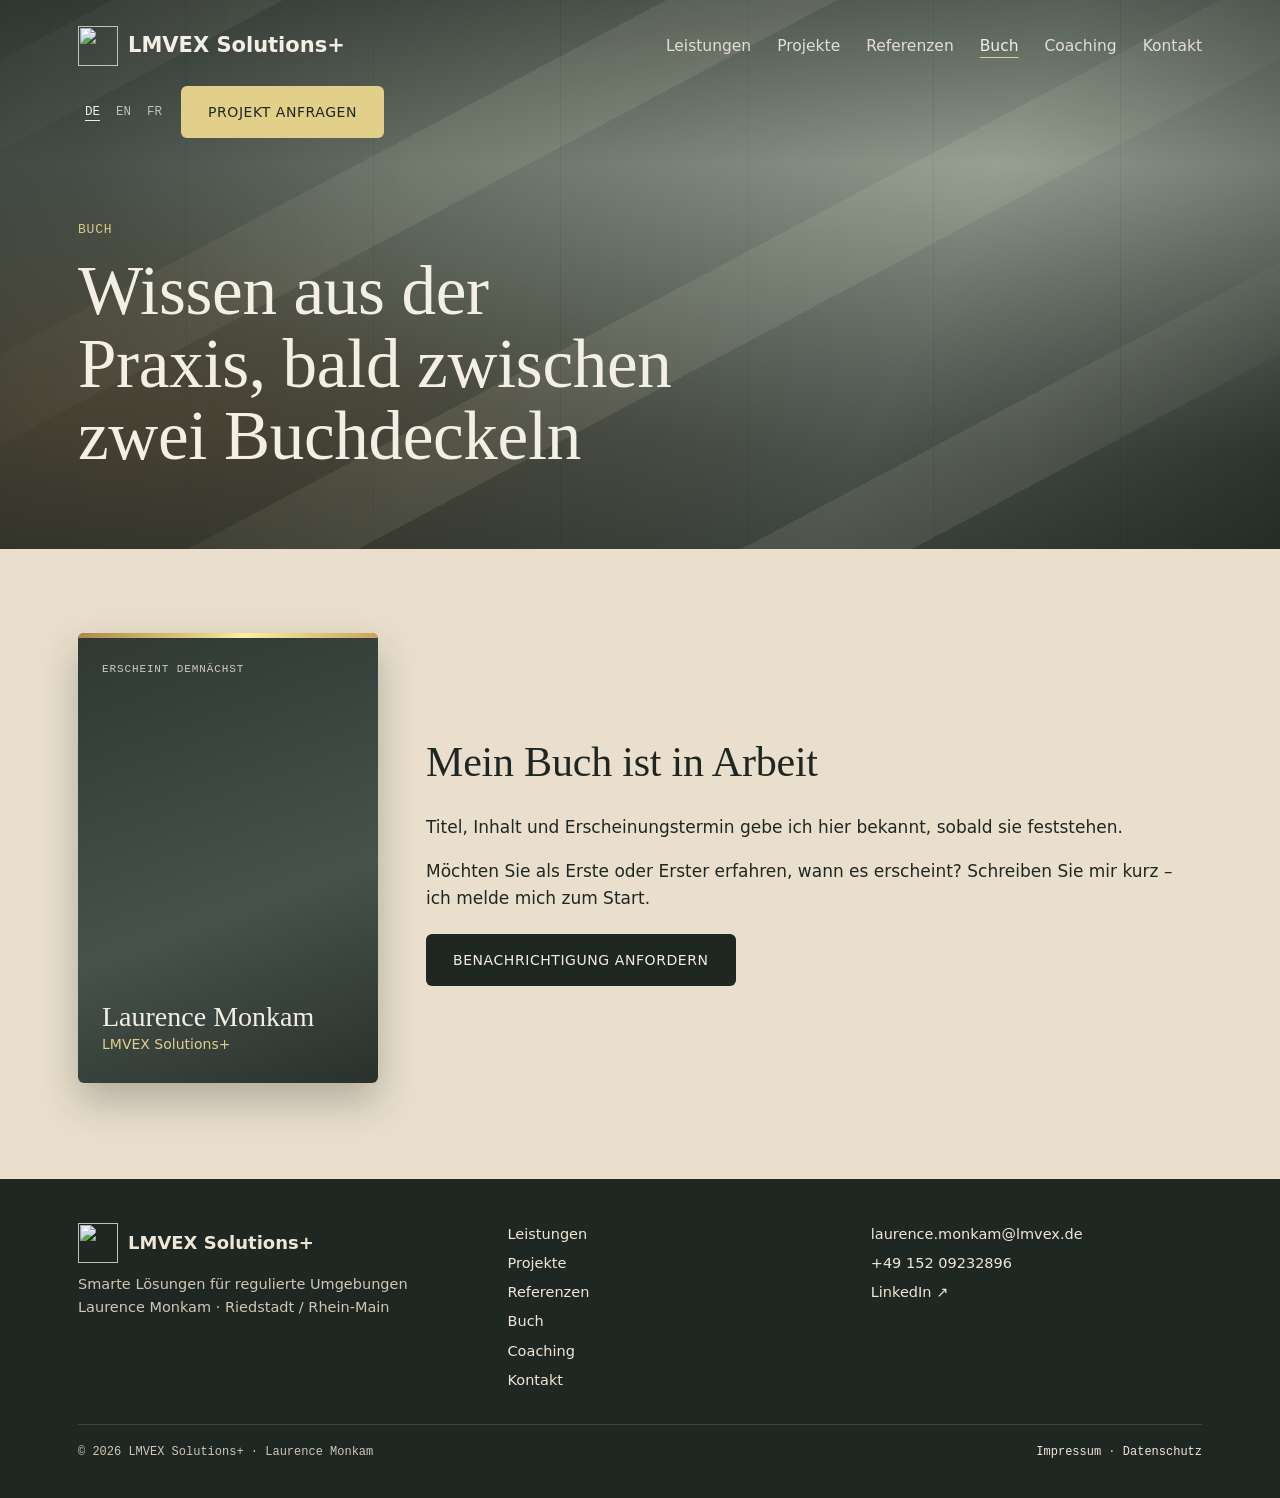
==== buch.html @ fe435ba6 "Add files via upload" ====
<!DOCTYPE html>
<html lang="de">
<head>
<meta charset="utf-8">
<meta name="viewport" content="width=device-width, initial-scale=1">
<title>Buch – LMVEX Solutions+</title>
<meta name="description" content="Das Buch von Laurence Monkam – erscheint demnächst.">
<link rel="icon" href="assets/logo.png">
<link rel="stylesheet" href="fonts/fonts.css">
<link rel="stylesheet" href="style.css">
</head>
<body>
<div class="hero-bg">
<header class="top wrap" id="top">
  <a class="brand" href="index.html"><img src="assets/logo.png" alt="">LMVEX Solutions+</a>
  <button class="menu-btn" type="button" aria-expanded="false" aria-controls="nav">Menü</button>
  <nav class="nav" id="nav" aria-label="Hauptmenü"><a data-i="nav_l" href="leistungen.html">Leistungen</a><a data-i="nav_p" href="projekte.html">Projekte</a><a data-i="nav_r" href="referenzen.html">Referenzen</a><a data-i="nav_b" href="buch.html" aria-current="page">Buch</a><a data-i="nav_c" href="coaching.html">Coaching</a><a data-i="nav_k" href="kontakt.html">Kontakt</a></nav>
  <div class="tools">
    <div class="lang" role="group" aria-label="Sprache / Language / Langue">
      <button type="button" data-lang="de" aria-pressed="true">DE</button><button type="button" data-lang="en" aria-pressed="false">EN</button><button type="button" data-lang="fr" aria-pressed="false">FR</button>
    </div>
    <a data-i="cta_head" class="btn head-cta" href="kontakt.html">Projekt anfragen</a>
  </div>
</header>
<div class="wrap page-hero">
  <p data-i="pb_eb" class="eyebrow">Buch</p>
  <h1 data-i="pb_h1">Wissen aus der Praxis, bald zwischen zwei Buchdeckeln</h1>
  
</div>
</div>
<main>
<section><div class="wrap"><div class="book">
  <div class="book-cover"><span class="soon" data-i="b_soon">Erscheint demnächst</span><div><div class="bt">Laurence Monkam</div><div class="ba">LMVEX Solutions+</div></div></div>
  <div>
    <h2 data-i="b_h" style="font-size:clamp(30px,3.4vw,42px);margin-bottom:16px">Mein Buch ist in Arbeit</h2>
    <p data-i="b_p1">Titel, Inhalt und Erscheinungstermin gebe ich hier bekannt, sobald sie feststehen.</p>
    <p data-i="b_p2">Möchten Sie als Erste oder Erster erfahren, wann es erscheint? Schreiben Sie mir kurz – ich melde mich zum Start.</p>
    <div style="margin-top:22px"><a data-i="b_cta" class="btn dark" href="mailto:laurence.monkam@lmvex.de?subject=Buch%20%E2%80%93%20Benachrichtigung">Benachrichtigung anfordern</a></div>
  </div>
</div></div></section>
</main>
<footer class="foot">
  <div class="wrap">
    <div><div class="brand"><img src="assets/logo.png" alt="" width="34" height="34">LMVEX Solutions+</div>
      <div data-i="tagline_f">Smarte Lösungen für regulierte Umgebungen</div>
      <div data-i="foot_loc">Laurence Monkam · Riedstadt / Rhein-Main</div></div>
    <ul><li><a data-i="nav_l_f" href="leistungen.html">Leistungen</a></li><li><a data-i="nav_p_f" href="projekte.html">Projekte</a></li><li><a data-i="nav_r_f" href="referenzen.html">Referenzen</a></li><li><a data-i="nav_b_f" href="buch.html">Buch</a></li><li><a data-i="nav_c_f" href="coaching.html">Coaching</a></li><li><a data-i="nav_k_f" href="kontakt.html">Kontakt</a></li></ul>
    <ul><li><a href="mailto:laurence.monkam@lmvex.de">laurence.monkam@lmvex.de</a></li><li><a href="tel:+4915209232896">+49 152 09232896</a></li><li><a href="https://www.linkedin.com/in/laurence-monkam-468684139/" target="_blank" rel="noopener">LinkedIn ↗</a></li></ul>
    <div class="small"><span>© 2026 LMVEX Solutions+ · Laurence Monkam</span><span><a data-i="imp" href="impressum.html">Impressum</a> · <a data-i="dsg" href="datenschutz.html">Datenschutz</a></span></div>
  </div>
</footer>
<script src="i18n.js"></script>
<script src="site.js"></script>
</body>
</html>
---- style.css ----
/* LMVEX Solutions+ — shared styles.
   Look: muted sage "window light" hero bands, warm cream content sections, gold brand accents. */
:root{
  --ink:#1f2723;
  --ink-soft:#4a534d;
  --cream:#e9dfcc;
  --cream-2:#f3ede1;
  --card:#fbf8f2;
  --rule:#d4c8b0;
  --sage:#46524b;
  --on-dark:#f4efe4;
  --gold:#8a6a2a;
  --gold-btn:#e2cf8a;
  --gold-btn-hover:#ecdca3;
  --grad:linear-gradient(120deg,#ad8848 0%,#e7d48c 45%,#f8f0a4 55%,#c9a45c 100%);
  --display:"Young Serif",Georgia,"Times New Roman",serif;
  --brand:"Comfortaa",system-ui,sans-serif;
  --body:"IBM Plex Sans",system-ui,-apple-system,"Segoe UI",sans-serif;
  --mono:"IBM Plex Mono",ui-monospace,Menlo,Consolas,monospace;
  color-scheme:light;
}
*{box-sizing:border-box}
html,body{margin:0}
body{background:var(--cream);color:var(--ink);font-family:var(--body);font-size:17px;line-height:1.6}
img{max-width:100%;display:block}
a{color:var(--gold)}
a:focus-visible,button:focus-visible{outline:2px solid var(--gold);outline-offset:3px}
h1,h2,h3{font-family:var(--display);font-weight:400;text-wrap:balance;margin:0;letter-spacing:-.005em}
.wrap{max-width:1180px;margin:0 auto;padding:0 28px}

/* ---------- hero with window-light background ---------- */
.hero-bg{position:relative;color:var(--on-dark);overflow:hidden;
  background:
    linear-gradient(180deg,rgba(20,24,21,.35) 0%,rgba(20,24,21,0) 30%,rgba(20,24,21,.55) 100%),
    radial-gradient(120% 90% at 78% 30%,rgba(166,176,160,.55) 0%,rgba(166,176,160,0) 60%),
    radial-gradient(90% 80% at 10% 80%,rgba(120,92,58,.55) 0%,rgba(120,92,58,0) 60%),
    linear-gradient(115deg,#3e4741 0%,#5c665c 45%,#6f7a71 70%,#3a433d 100%);}
.hero-bg::before{content:"";position:absolute;inset:-20% -10%;pointer-events:none;
  background:repeating-linear-gradient(-28deg,rgba(255,244,214,0) 0 70px,rgba(255,244,214,.09) 70px 150px,rgba(255,244,214,0) 150px 260px);
  -webkit-mask-image:linear-gradient(90deg,transparent 0%,#000 35%,#000 75%,transparent 100%);
          mask-image:linear-gradient(90deg,transparent 0%,#000 35%,#000 75%,transparent 100%);}
.hero-bg::after{content:"";position:absolute;inset:0;pointer-events:none;
  background:repeating-linear-gradient(90deg,rgba(0,0,0,0) 0 calc(14.6% - 1px),rgba(0,0,0,.12) calc(14.6% - 1px) 14.6%);
  opacity:.5}
.hero-bg > *{position:relative;z-index:1}

/* ---------- header ---------- */
.top{display:flex;align-items:center;justify-content:space-between;gap:20px;padding-block:26px;flex-wrap:wrap}
.brand{display:flex;align-items:center;gap:10px;text-decoration:none;color:var(--on-dark);font-family:var(--brand);font-weight:600;font-size:21px}
.brand img{width:40px;height:40px}
.nav{display:flex;align-items:center;gap:26px;flex-wrap:wrap;font-size:15.5px}
.nav a{color:var(--on-dark);text-decoration:none;opacity:.88}
.nav a:hover,.nav a[aria-current="page"]{opacity:1;text-decoration:underline;text-underline-offset:6px;text-decoration-color:var(--gold-btn)}
.nav .li-icon svg{width:18px;height:18px;fill:currentColor;display:block}
.tools{display:flex;align-items:center;gap:12px}
.lang{display:flex;gap:2px;font-family:var(--mono);font-size:12.5px}
.lang button{background:none;border:0;color:var(--on-dark);opacity:.7;padding:6px 7px;cursor:pointer;font:inherit}
.lang button[aria-pressed="true"]{opacity:1;text-decoration:underline;text-underline-offset:5px}
.btn{display:inline-flex;align-items:center;justify-content:center;gap:8px;padding:14px 26px;border-radius:6px;background:var(--gold-btn);color:#1f2723;text-decoration:none;font-weight:500;letter-spacing:.04em;text-transform:uppercase;font-size:14px;border:1px solid transparent}
.btn:hover{background:var(--gold-btn-hover)}
.btn.ghost{background:transparent;color:var(--on-dark);border-color:rgba(244,239,228,.55)}
.btn.ghost:hover{border-color:var(--on-dark)}
.btn.dark{background:var(--ink);color:var(--cream-2)}
.btn.dark:hover{background:#2f3a34}
.menu-btn{display:none;background:none;border:1px solid rgba(244,239,228,.5);color:var(--on-dark);border-radius:6px;padding:8px 12px;font:inherit;font-size:14px;cursor:pointer}

/* ---------- home hero ---------- */
.home-hero{display:grid;grid-template-columns:1.25fr 1fr;gap:56px;align-items:center;padding-block:90px 110px}
.home-hero h1{font-size:clamp(46px,6.2vw,84px);line-height:1.02}
.home-hero .tag{font-family:var(--brand);font-size:17px;color:var(--gold-btn);margin:22px 0 0}
.home-hero .side p{margin:0 0 30px;font-size:17.5px;max-width:52ch;opacity:.95}
.home-hero .side .cta{display:flex;gap:12px;flex-wrap:wrap}
.home-hero .role{font-family:var(--mono);font-size:13px;letter-spacing:.04em;opacity:.85;margin:0 0 18px}
.portrait{display:flex;align-items:center;gap:18px;margin-top:34px}
.portrait img{width:76px;height:76px;border-radius:50%;object-fit:cover;border:2px solid rgba(244,239,228,.7)}
.portrait span{font-size:14.5px;opacity:.9}
.portrait b{display:block;font-weight:600;font-size:15.5px}

/* ---------- inner page hero ---------- */
.page-hero{padding-block:56px 76px}
.page-hero .eyebrow{font-family:var(--mono);font-size:13px;letter-spacing:.06em;text-transform:uppercase;color:var(--gold-btn);margin:0 0 14px}
.page-hero h1{font-size:clamp(40px,5.4vw,70px);line-height:1.05;max-width:18ch}
.page-hero p{max-width:60ch;margin:20px 0 0;font-size:18px;opacity:.95}

/* ---------- content ---------- */
main section{padding:84px 0 0}
main section:last-child{padding-bottom:96px}
.sec-h{display:grid;grid-template-columns:1fr 1.2fr;gap:40px;align-items:end;margin-bottom:36px}
.sec-h h2{font-size:clamp(32px,3.6vw,46px);line-height:1.08}
.sec-h p{margin:0;color:var(--ink-soft);max-width:60ch}
.alt{background:var(--cream-2)}
.alt section:last-child{padding-bottom:84px}

.cards{display:grid;grid-template-columns:repeat(3,1fr);gap:18px}
.card{background:var(--card);border:1px solid var(--rule);border-radius:10px;padding:26px 24px;display:flex;flex-direction:column;gap:10px}
.card .k{font-family:var(--mono);font-size:12px;color:var(--gold)}
.card h3{font-size:24px;line-height:1.15}
.card p{margin:0;color:var(--ink-soft);font-size:15.5px}
.card ul{margin:0;padding:0;list-style:none;display:grid;gap:10px}
.card li{font-size:15px;color:var(--ink-soft);padding-left:16px;position:relative}
.card li::before{content:"";position:absolute;left:0;top:.65em;width:7px;height:1.5px;background:var(--gold)}
.card li strong{display:block;color:var(--ink);font-weight:600}
a.card{text-decoration:none;color:inherit;transition:transform .15s,border-color .15s}
a.card:hover{border-color:var(--gold);transform:translateY(-2px)}
a.card .more{margin-top:auto;font-size:14px;color:var(--gold);font-weight:600}

.figs{display:grid;grid-template-columns:repeat(3,1fr);gap:18px}
.fig{border-top:2px solid var(--ink);padding-top:14px}
.fig b{display:block;font-family:var(--display);font-size:46px;line-height:1;font-weight:400}
.fig span{color:var(--ink-soft);font-size:15px}

.chips{display:flex;flex-wrap:wrap;gap:8px;list-style:none;margin:0;padding:0}
.chips li,.chip{border:1px solid var(--rule);background:var(--card);padding:5px 13px;font-size:14.5px;border-radius:999px}
.skills{display:grid;grid-template-columns:repeat(3,1fr);gap:28px;margin-top:30px}
.skills h3{font-family:var(--mono);font-size:12px;letter-spacing:.08em;text-transform:uppercase;color:var(--ink-soft);margin-bottom:12px}

/* V-model */
.vmodel{background:var(--card);border:1px solid var(--rule);border-radius:10px;padding:26px 24px;overflow-x:auto}
.vmodel svg{display:block;min-width:740px;width:100%;height:auto}
.vmodel text{font-family:var(--mono);font-size:12px;fill:var(--ink)}
.vmodel .lbl{fill:var(--ink-soft);font-size:11px}
.vmodel .box{fill:var(--cream-2);stroke:var(--rule)}
.vmodel .box.hl{fill:var(--sage);stroke:var(--sage)}
.vmodel .hlt{fill:var(--on-dark)}
.vmodel .ln{stroke:var(--rule);stroke-width:1.5;fill:none}
.vmodel .tr{stroke:var(--gold);stroke-dasharray:4 4;stroke-width:1.2}

/* timeline */
.gantt{background:var(--card);border:1px solid var(--rule);border-radius:12px;padding:26px 28px 20px;overflow-x:auto}
.g-inner{min-width:760px}
.tr-row,.tr-bg{display:grid;grid-template-columns:290px 1fr;gap:24px;align-items:center}
.tr-lab{min-width:0}
.tr-track{position:relative;height:100%}
.tr-head .tr-track{height:30px}
.band-lab{position:absolute;top:0;bottom:0;display:flex;align-items:center;justify-content:center;font-family:var(--mono);font-size:11px;letter-spacing:.04em;color:var(--ink-soft);border-bottom:2px solid var(--rule);text-align:center;padding:0 4px;line-height:1.2}
.band-lab.b2{color:var(--gold);border-bottom-color:var(--gold)}
.tr-axis .tr-track{height:28px}
.ticks{position:absolute;inset:0}
.ticks span{position:absolute;bottom:0;width:1px;height:6px;background:var(--rule)}
.ticks span.lbl{height:10px;background:#bfb196}
.ticks b{position:absolute;bottom:13px;left:50%;transform:translateX(-50%);font-family:var(--mono);font-size:11px;font-weight:400;color:var(--ink-soft)}
.tr-body{position:relative}
.tr-bg{position:absolute;inset:0;pointer-events:none}
.tr-bg .tr-track{height:100%}
.band{position:absolute;top:0;bottom:0}
.band.b0{background:rgba(70,82,75,.045)}
.band.b1{background:rgba(70,82,75,.075)}
.band.b2{background:rgba(201,164,92,.13)}
.today{position:absolute;top:-6px;bottom:0;border-left:1.5px dashed var(--gold)}
.today span{position:absolute;bottom:-20px;right:4px;font-family:var(--mono);font-size:10.5px;color:var(--gold);white-space:nowrap}
.tr-body .tr-row{position:relative;padding:14px 0;border-top:1px solid var(--rule)}
.tr-body .tr-row .tr-track{height:40px}
.tr-lab .sys{display:block;font-family:var(--mono);font-size:11.5px;color:var(--gold);letter-spacing:.02em}
.tr-lab h3{font-family:var(--body);font-size:15.5px;font-weight:600;line-height:1.3;margin:2px 0}
.tr-lab .yrs{font-family:var(--mono);font-size:12px;color:var(--ink-soft)}
.tr-bar{position:absolute;top:50%;height:14px;transform:translateY(-50%);border-radius:7px;background:var(--sage);min-width:10px}
.tr-bar.now{background:var(--grad);box-shadow:0 0 0 3px rgba(201,164,92,.25)}
.g-legend{display:flex;gap:22px;justify-content:flex-start;margin-top:26px;font-size:13px;color:var(--ink-soft)}
.g-legend span{display:inline-flex;align-items:center;gap:8px}
.lg{display:inline-block;width:22px;height:10px;border-radius:5px;background:var(--sage)}
.lg.now{background:var(--grad)}

.tl{list-style:none;margin:0;padding:0;border-top:1px solid var(--rule)}
.tl > li{display:grid;grid-template-columns:180px 1fr;gap:24px;padding:22px 0;border-bottom:1px solid var(--rule)}
.tl .when{font-family:var(--mono);font-size:13.5px;color:var(--gold)}
.tl h3{font-size:24px}
.tl .org{color:var(--ink-soft);font-size:15px;margin:4px 0 8px}
.tl p{margin:0;max-width:66ch}
.tl-ul{margin:4px 0 0;padding:0 0 0 18px;max-width:70ch;display:grid;gap:8px}
.tl-ul strong{font-weight:600}

/* quotes */
.refs{display:grid;grid-template-columns:1fr 1fr;gap:20px}
.ref{background:var(--card);border:1px solid var(--rule);border-radius:10px;padding:32px 30px 26px;margin:0;display:flex;flex-direction:column;gap:18px}
.ref blockquote{margin:0;font-family:var(--display);font-size:22px;line-height:1.35}
.ref figcaption{font-size:14.5px;color:var(--ink-soft)}
.ref figcaption b{display:block;color:var(--ink);font-weight:600}

/* split blocks (book, coaching) */
.split{display:grid;grid-template-columns:1fr 1fr;gap:48px;align-items:start}
.split p{margin:0 0 14px;max-width:62ch}
.note{font-size:14px;color:var(--ink-soft);border-left:3px solid var(--gold);padding:6px 0 6px 14px;margin-top:20px;max-width:70ch}
.steps{counter-reset:s;list-style:none;margin:0;padding:0;display:grid;grid-template-columns:repeat(4,1fr);gap:18px}
.steps li{counter-increment:s;border-top:2px solid var(--ink);padding-top:12px;font-size:15.5px;color:var(--ink-soft)}
.steps li::before{content:"0" counter(s);display:block;font-family:var(--mono);font-size:12px;color:var(--gold);margin-bottom:6px}
.steps li b{display:block;color:var(--ink);font-weight:600;margin-bottom:4px}
.book{display:grid;grid-template-columns:300px 1fr;gap:48px;align-items:center}
.book-cover{aspect-ratio:2/3;border-radius:6px;background:linear-gradient(160deg,#2f3833,#46524b 60%,#2a312d);color:var(--on-dark);padding:28px 24px;display:flex;flex-direction:column;justify-content:space-between;box-shadow:0 18px 40px rgba(31,39,35,.28);position:relative;overflow:hidden}
.book-cover::before{content:"";position:absolute;inset:0 0 auto 0;height:5px;background:var(--grad)}
.book-cover .bt{font-family:var(--display);font-size:28px;line-height:1.1}
.book-cover .ba{font-family:var(--brand);font-size:14px;color:var(--gold-btn)}
.book-cover .soon{font-family:var(--mono);font-size:11px;letter-spacing:.08em;text-transform:uppercase;opacity:.8}

/* contact band */
.cta-band{background:var(--sage);color:var(--on-dark);border-radius:12px;padding:44px 44px;display:grid;grid-template-columns:1.2fr 1fr;gap:36px;align-items:center}
.cta-band h2{font-size:clamp(30px,3.4vw,42px)}
.cta-band p{margin:12px 0 0;opacity:.9;max-width:48ch}
.cta-band dl{margin:0;display:grid;grid-template-columns:auto 1fr;gap:10px 18px;font-size:16px}
.cta-band dt{font-family:var(--mono);font-size:12px;opacity:.75;padding-top:3px;text-transform:uppercase;letter-spacing:.06em}
.cta-band dd{margin:0}
.cta-band a{color:var(--on-dark)}

.langs{display:grid;grid-template-columns:repeat(3,1fr);gap:18px}
.langs div{background:var(--card);border:1px solid var(--rule);border-radius:10px;padding:18px 20px}
.langs b{font-family:var(--display);font-size:24px;font-weight:400;display:block}
.langs span{font-size:14px;color:var(--ink-soft)}

/* footer */
.foot{background:#1f2723;color:#cfc7b6;padding:44px 0 36px;font-size:14.5px}
.foot .wrap{display:grid;grid-template-columns:1.2fr 1fr 1fr;gap:32px}
.foot a{color:#efe7d6;text-decoration:none}
.foot a:hover{text-decoration:underline}
.foot .brand{color:#efe7d6;font-size:18px;margin-bottom:10px}
.foot ul{list-style:none;margin:0;padding:0;display:grid;gap:6px;align-content:start}
.foot .small{grid-column:1/-1;border-top:1px solid #3a443e;padding-top:18px;font-family:var(--mono);font-size:12px;display:flex;justify-content:space-between;gap:16px;flex-wrap:wrap}

/* legal pages */
.legal{background:var(--card);border:1px solid var(--rule);border-radius:10px;padding:36px 40px;max-width:860px}
.legal h2{font-family:var(--body);font-weight:600;font-size:19px;margin:26px 0 6px}
.lnote{font-size:13.5px;color:var(--ink-soft);border-top:1px solid var(--rule);padding-top:12px;margin-top:22px}
.lnote:empty{display:none}
.legal p,.legal address{margin:0 0 10px;font-style:normal;max-width:70ch}

@media (max-width:980px){
  .home-hero,.split,.book,.cta-band,.sec-h{grid-template-columns:1fr}
  .home-hero{padding-block:48px 72px;gap:32px}
  .cards,.skills{grid-template-columns:1fr 1fr}
  .refs{grid-template-columns:1fr}
  .steps{grid-template-columns:1fr 1fr}
  .foot .wrap{grid-template-columns:1fr 1fr}
  .book{justify-items:start}
  .book-cover{width:240px}
  .menu-btn{display:inline-block}
  .nav{display:none;width:100%;flex-direction:column;align-items:flex-start;gap:14px;padding:8px 0 4px}
  .top.open .nav{display:flex}
  .top .btn.head-cta{display:none}
}
@media (max-width:600px){
  .cards,.skills,.figs,.langs,.steps{grid-template-columns:1fr}
  .tl > li{grid-template-columns:1fr;gap:6px}
  .cta-band,.legal{padding:28px 22px}
  .foot .wrap{grid-template-columns:1fr}
}
@media (prefers-reduced-motion:reduce){a.card{transition:none}}
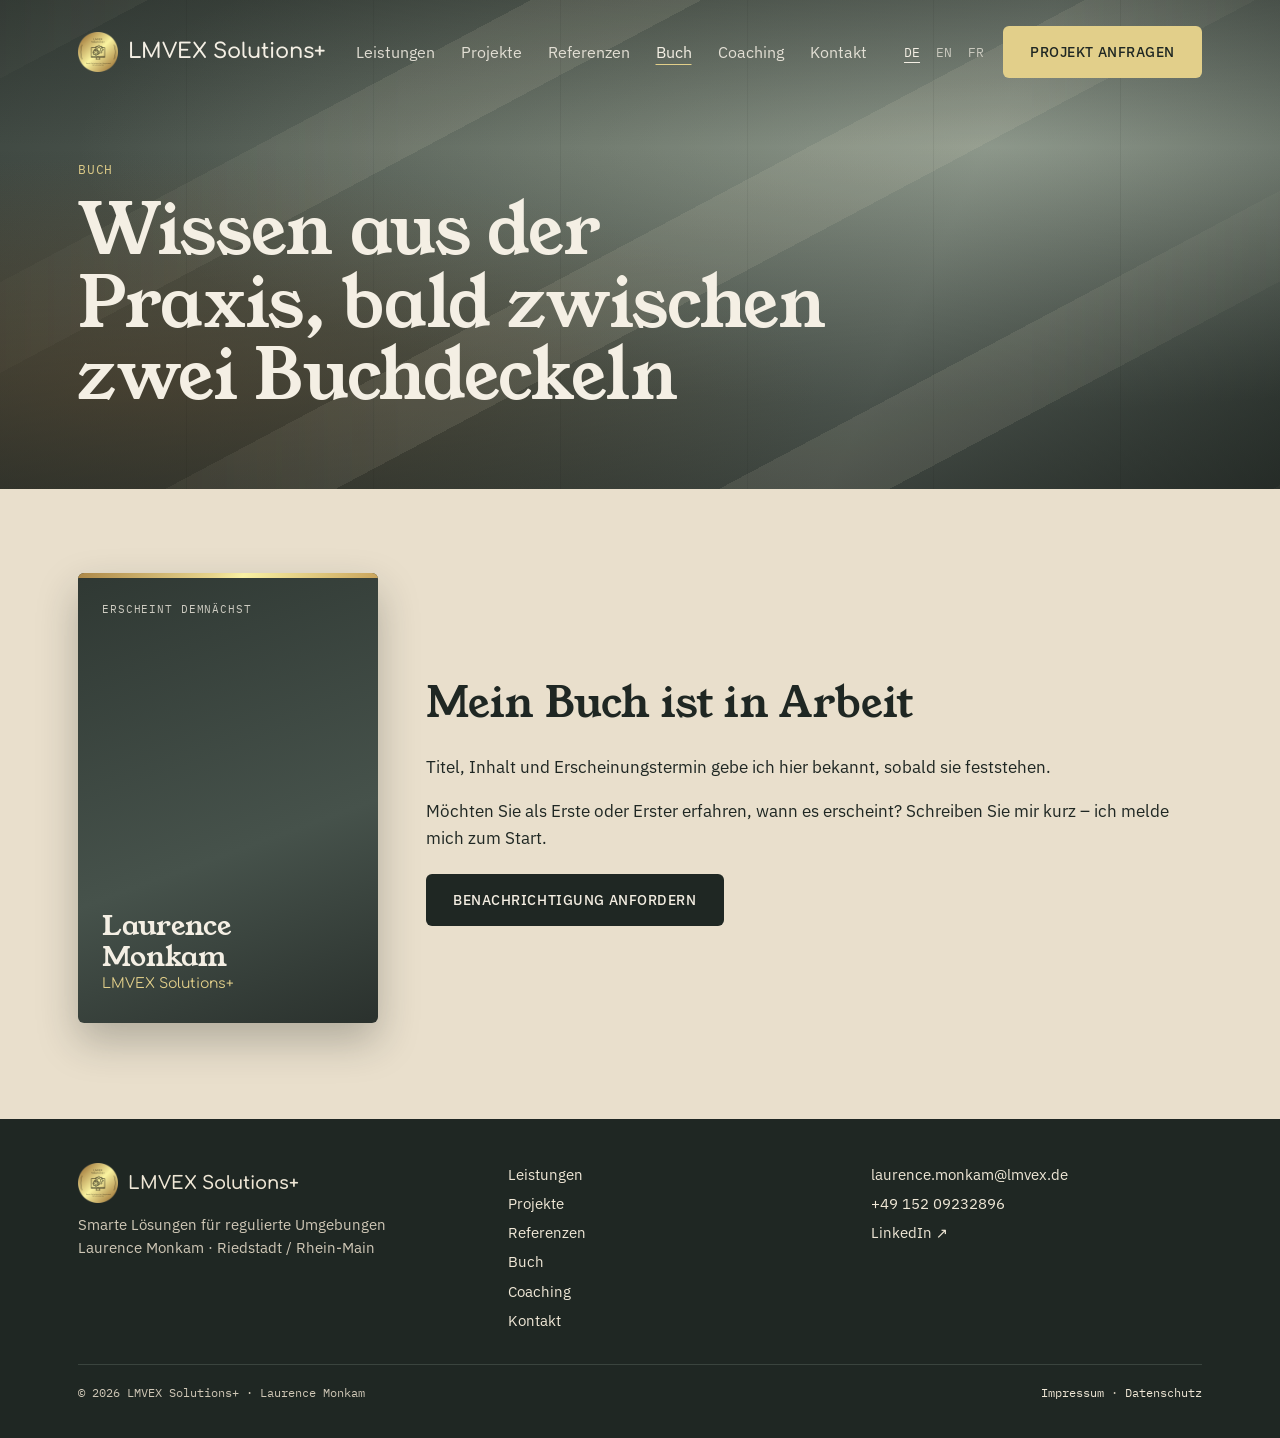
==== commit c19de446: "Add files via upload" ====
--- a/buch.html
+++ b/buch.html
@@ -5,14 +5,14 @@
 <meta name="viewport" content="width=device-width, initial-scale=1">
 <title>Buch – LMVEX Solutions+</title>
 <meta name="description" content="Das Buch von Laurence Monkam – erscheint demnächst.">
-<link rel="icon" href="assets/logo.png">
-<link rel="stylesheet" href="fonts/fonts.css">
+<link rel="icon" href="logo.png">
+<link rel="stylesheet" href="fonts.css">
 <link rel="stylesheet" href="style.css">
 </head>
 <body>
 <div class="hero-bg">
 <header class="top wrap" id="top">
-  <a class="brand" href="index.html"><img src="assets/logo.png" alt="">LMVEX Solutions+</a>
+  <a class="brand" href="index.html"><img src="logo.png" alt="">LMVEX Solutions+</a>
   <button class="menu-btn" type="button" aria-expanded="false" aria-controls="nav">Menü</button>
   <nav class="nav" id="nav" aria-label="Hauptmenü"><a data-i="nav_l" href="leistungen.html">Leistungen</a><a data-i="nav_p" href="projekte.html">Projekte</a><a data-i="nav_r" href="referenzen.html">Referenzen</a><a data-i="nav_b" href="buch.html" aria-current="page">Buch</a><a data-i="nav_c" href="coaching.html">Coaching</a><a data-i="nav_k" href="kontakt.html">Kontakt</a></nav>
   <div class="tools">
@@ -41,7 +41,7 @@
 </main>
 <footer class="foot">
   <div class="wrap">
-    <div><div class="brand"><img src="assets/logo.png" alt="" width="34" height="34">LMVEX Solutions+</div>
+    <div><div class="brand"><img src="logo.png" alt="" width="34" height="34">LMVEX Solutions+</div>
       <div data-i="tagline_f">Smarte Lösungen für regulierte Umgebungen</div>
       <div data-i="foot_loc">Laurence Monkam · Riedstadt / Rhein-Main</div></div>
     <ul><li><a data-i="nav_l_f" href="leistungen.html">Leistungen</a></li><li><a data-i="nav_p_f" href="projekte.html">Projekte</a></li><li><a data-i="nav_r_f" href="referenzen.html">Referenzen</a></li><li><a data-i="nav_b_f" href="buch.html">Buch</a></li><li><a data-i="nav_c_f" href="coaching.html">Coaching</a></li><li><a data-i="nav_k_f" href="kontakt.html">Kontakt</a></li></ul>
--- a/fonts.css
+++ b/fonts.css
@@ -0,0 +1,9 @@
+@font-face{font-family:"Young Serif";src:url("young-serif-latin-400-normal.woff2") format("woff2");font-weight:400;font-display:swap}
+@font-face{font-family:"Comfortaa";src:url("comfortaa-latin-400-normal.woff2") format("woff2");font-weight:400;font-display:swap}
+@font-face{font-family:"Comfortaa";src:url("comfortaa-latin-600-normal.woff2") format("woff2");font-weight:600;font-display:swap}
+@font-face{font-family:"IBM Plex Sans";src:url("ibm-plex-sans-latin-400-normal.woff2") format("woff2");font-weight:400;font-display:swap}
+@font-face{font-family:"IBM Plex Sans";src:url("ibm-plex-sans-latin-400-italic.woff2") format("woff2");font-weight:400;font-style:italic;font-display:swap}
+@font-face{font-family:"IBM Plex Sans";src:url("ibm-plex-sans-latin-500-normal.woff2") format("woff2");font-weight:500;font-display:swap}
+@font-face{font-family:"IBM Plex Sans";src:url("ibm-plex-sans-latin-600-normal.woff2") format("woff2");font-weight:600;font-display:swap}
+@font-face{font-family:"IBM Plex Mono";src:url("ibm-plex-mono-latin-400-normal.woff2") format("woff2");font-weight:400;font-display:swap}
+@font-face{font-family:"IBM Plex Mono";src:url("ibm-plex-mono-latin-500-normal.woff2") format("woff2");font-weight:500;font-display:swap}
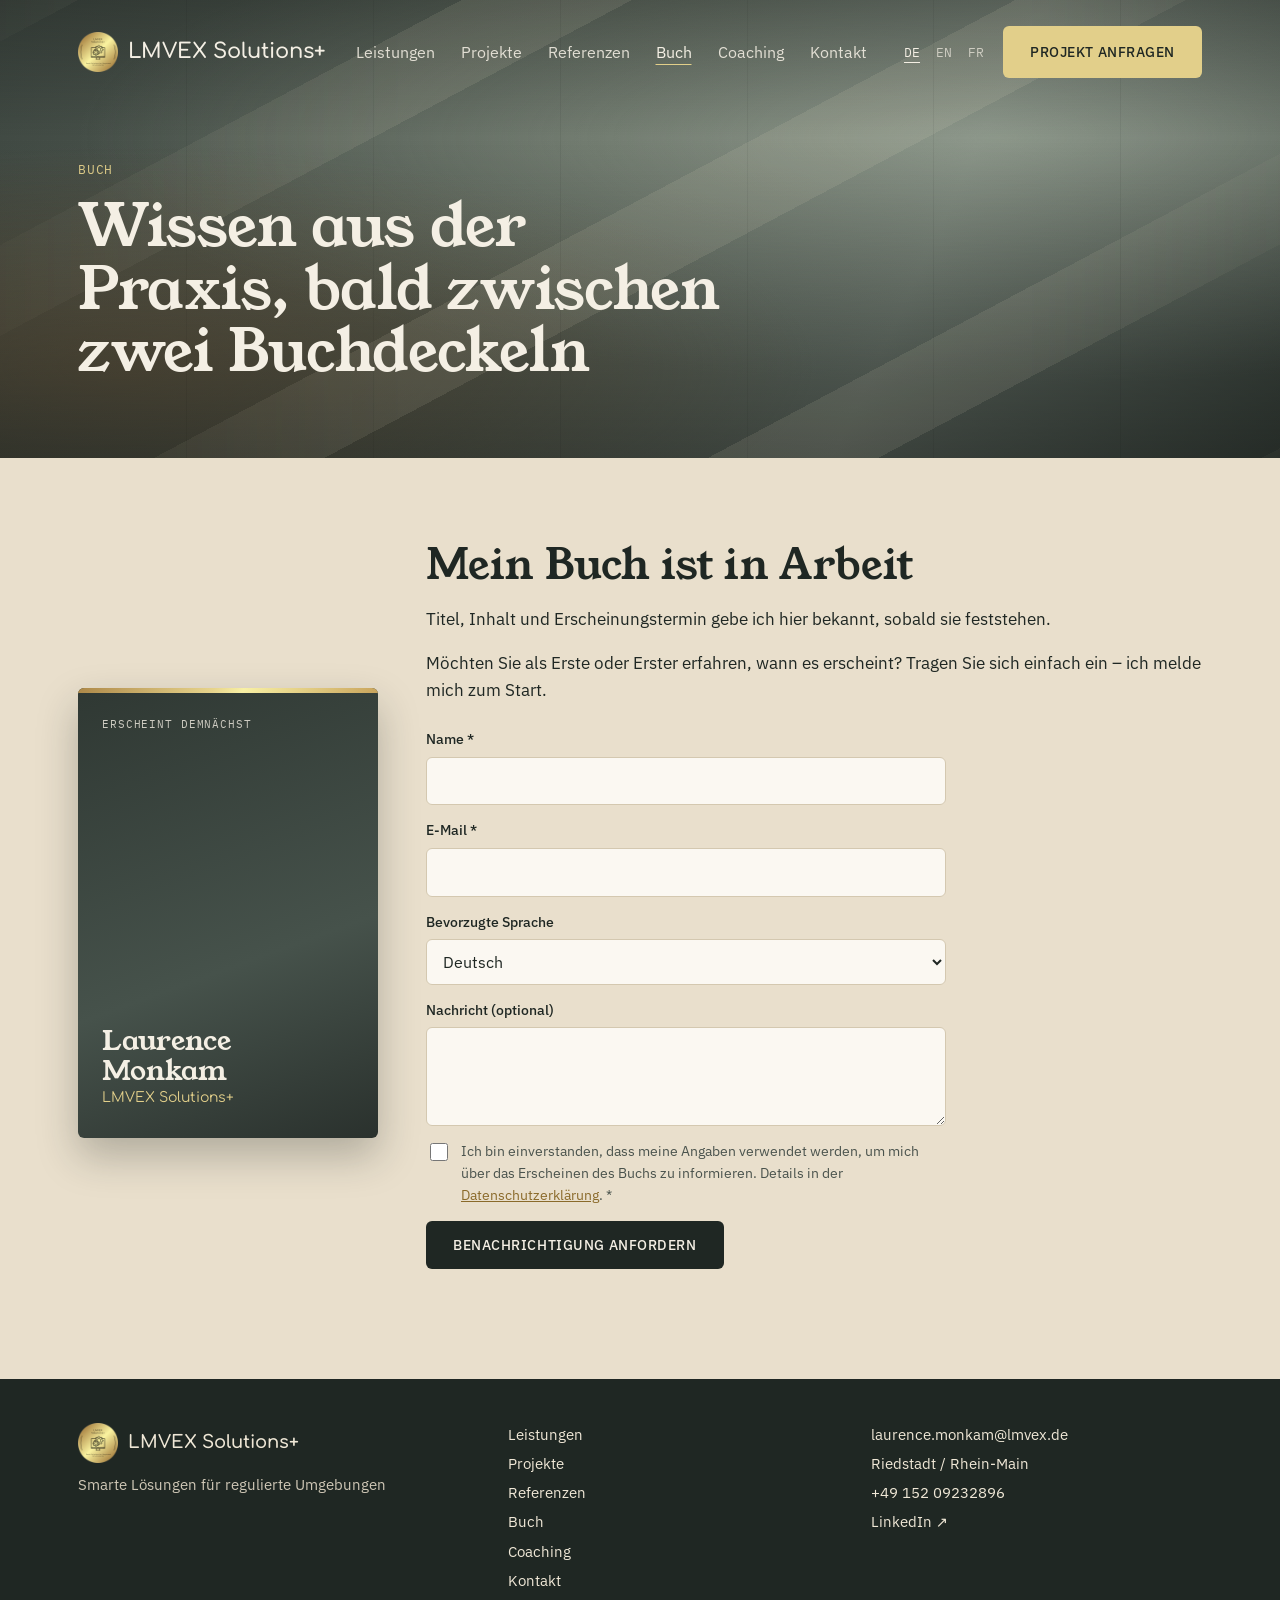
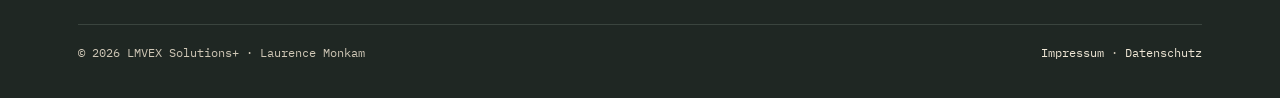
==== commit 193e03b4: "Add files via upload" ====
--- a/buch.html
+++ b/buch.html
@@ -32,10 +32,18 @@
 <section><div class="wrap"><div class="book">
   <div class="book-cover"><span class="soon" data-i="b_soon">Erscheint demnächst</span><div><div class="bt">Laurence Monkam</div><div class="ba">LMVEX Solutions+</div></div></div>
   <div>
-    <h2 data-i="b_h" style="font-size:clamp(30px,3.4vw,42px);margin-bottom:16px">Mein Buch ist in Arbeit</h2>
+    <h2 data-i="b_h" style="font-size:clamp(30px,3.4vw,42px);line-height:1.1;margin-bottom:16px">Mein Buch ist in Arbeit</h2>
     <p data-i="b_p1">Titel, Inhalt und Erscheinungstermin gebe ich hier bekannt, sobald sie feststehen.</p>
-    <p data-i="b_p2">Möchten Sie als Erste oder Erster erfahren, wann es erscheint? Schreiben Sie mir kurz – ich melde mich zum Start.</p>
-    <div style="margin-top:22px"><a data-i="b_cta" class="btn dark" href="mailto:laurence.monkam@lmvex.de?subject=Buch%20%E2%80%93%20Benachrichtigung">Benachrichtigung anfordern</a></div>
+    <p data-i="b_p2">Möchten Sie als Erste oder Erster erfahren, wann es erscheint? Tragen Sie sich einfach ein – ich melde mich zum Start.</p>
+    <form class="nform" id="notify" data-subject="Buch – Benachrichtigung" data-ok="nf_ok" novalidate>
+      <div class="frow"><label for="nf-name"><span data-i="nf_l1">Name *</span></label><input id="nf-name" name="name" type="text" autocomplete="name" required></div>
+      <div class="frow"><label for="nf-mail"><span data-i="nf_l2">E-Mail *</span></label><input id="nf-mail" name="email" type="email" autocomplete="email" required></div>
+      <div class="frow"><label for="nf-lang"><span data-i="nf_l3">Bevorzugte Sprache</span></label><select id="nf-lang" name="language"><option>Deutsch</option><option>English</option><option>Français</option></select></div>
+      <div class="frow"><label for="nf-msg"><span data-i="nf_l4">Nachricht (optional)</span></label><textarea id="nf-msg" name="message" rows="3"></textarea></div>
+      <div class="fcheck"><input id="nf-ok" name="consent" type="checkbox" required><label for="nf-ok"><span data-i="nf_l5">Ich bin einverstanden, dass meine Angaben verwendet werden, um mich über das Erscheinen des Buchs zu informieren. Details in der <a href="datenschutz.html">Datenschutzerklärung</a>. *</span></label></div>
+      <button class="btn dark" type="submit"><span data-i="nf_l6">Benachrichtigung anfordern</span></button>
+      <p class="fmsg" role="status" aria-live="polite"></p>
+    </form>
   </div>
 </div></div></section>
 </main>
@@ -43,12 +51,13 @@
   <div class="wrap">
     <div><div class="brand"><img src="logo.png" alt="" width="34" height="34">LMVEX Solutions+</div>
       <div data-i="tagline_f">Smarte Lösungen für regulierte Umgebungen</div>
-      <div data-i="foot_loc">Laurence Monkam · Riedstadt / Rhein-Main</div></div>
+</div>
     <ul><li><a data-i="nav_l_f" href="leistungen.html">Leistungen</a></li><li><a data-i="nav_p_f" href="projekte.html">Projekte</a></li><li><a data-i="nav_r_f" href="referenzen.html">Referenzen</a></li><li><a data-i="nav_b_f" href="buch.html">Buch</a></li><li><a data-i="nav_c_f" href="coaching.html">Coaching</a></li><li><a data-i="nav_k_f" href="kontakt.html">Kontakt</a></li></ul>
-    <ul><li><a href="mailto:laurence.monkam@lmvex.de">laurence.monkam@lmvex.de</a></li><li><a href="tel:+4915209232896">+49 152 09232896</a></li><li><a href="https://www.linkedin.com/in/laurence-monkam-468684139/" target="_blank" rel="noopener">LinkedIn ↗</a></li></ul>
+    <ul><li><a href="mailto:laurence.monkam@lmvex.de">laurence.monkam@lmvex.de</a></li><li><span data-i="foot_loc">Riedstadt / Rhein-Main</span></li><li><a href="tel:+4915209232896">+49 152 09232896</a></li><li><a href="https://www.linkedin.com/in/laurence-monkam-468684139/" target="_blank" rel="noopener">LinkedIn ↗</a></li></ul>
     <div class="small"><span>© 2026 LMVEX Solutions+ · Laurence Monkam</span><span><a data-i="imp" href="impressum.html">Impressum</a> · <a data-i="dsg" href="datenschutz.html">Datenschutz</a></span></div>
   </div>
 </footer>
+<script data-goatcounter="https://lmvex.goatcounter.com/count" async src="https://gc.zgo.at/count.js"></script>
 <script src="i18n.js"></script>
 <script src="site.js"></script>
 </body>
--- a/style.css
+++ b/style.css
@@ -56,37 +56,39 @@
 .lang{display:flex;gap:2px;font-family:var(--mono);font-size:12.5px}
 .lang button{background:none;border:0;color:var(--on-dark);opacity:.7;padding:6px 7px;cursor:pointer;font:inherit}
 .lang button[aria-pressed="true"]{opacity:1;text-decoration:underline;text-underline-offset:5px}
-.btn{display:inline-flex;align-items:center;justify-content:center;gap:8px;padding:14px 26px;border-radius:6px;background:var(--gold-btn);color:#1f2723;text-decoration:none;font-weight:500;letter-spacing:.04em;text-transform:uppercase;font-size:14px;border:1px solid transparent}
+button,input,select,textarea{font-family:inherit}
+.btn{font-family:var(--body);display:inline-flex;align-items:center;justify-content:center;gap:8px;padding:14px 26px;border-radius:6px;background:var(--gold-btn);color:#1f2723;text-decoration:none;font-weight:500;letter-spacing:.04em;text-transform:uppercase;font-size:14px;border:1px solid transparent}
 .btn:hover{background:var(--gold-btn-hover)}
 .btn.ghost{background:transparent;color:var(--on-dark);border-color:rgba(244,239,228,.55)}
 .btn.ghost:hover{border-color:var(--on-dark)}
-.btn.dark{background:var(--ink);color:var(--cream-2)}
+.btn.dark{background:var(--ink);color:var(--on-dark)}
 .btn.dark:hover{background:#2f3a34}
 .menu-btn{display:none;background:none;border:1px solid rgba(244,239,228,.5);color:var(--on-dark);border-radius:6px;padding:8px 12px;font:inherit;font-size:14px;cursor:pointer}
 
 /* ---------- home hero ---------- */
 .home-hero{display:grid;grid-template-columns:1.25fr 1fr;gap:56px;align-items:center;padding-block:90px 110px}
-.home-hero h1{font-size:clamp(46px,6.2vw,84px);line-height:1.02}
+.home-hero h1{font-size:clamp(36px,4.6vw,62px);line-height:1.06}
 .home-hero .tag{font-family:var(--brand);font-size:17px;color:var(--gold-btn);margin:22px 0 0}
 .home-hero .side p{margin:0 0 30px;font-size:17.5px;max-width:52ch;opacity:.95}
 .home-hero .side .cta{display:flex;gap:12px;flex-wrap:wrap}
 .home-hero .role{font-family:var(--mono);font-size:13px;letter-spacing:.04em;opacity:.85;margin:0 0 18px}
 .portrait{display:flex;align-items:center;gap:18px;margin-top:34px}
-.portrait img{width:76px;height:76px;border-radius:50%;object-fit:cover;border:2px solid rgba(244,239,228,.7)}
-.portrait span{font-size:14.5px;opacity:.9}
+.portrait img{width:150px;height:150px;border-radius:50%;object-fit:cover;object-position:50% 20%;border:3px solid rgba(244,239,228,.75);box-shadow:0 10px 30px rgba(0,0,0,.25)}
+.portrait span{font-size:15px;opacity:.92}
+.portrait b{font-size:17px}
 .portrait b{display:block;font-weight:600;font-size:15.5px}
 
 /* ---------- inner page hero ---------- */
 .page-hero{padding-block:56px 76px}
 .page-hero .eyebrow{font-family:var(--mono);font-size:13px;letter-spacing:.06em;text-transform:uppercase;color:var(--gold-btn);margin:0 0 14px}
-.page-hero h1{font-size:clamp(40px,5.4vw,70px);line-height:1.05;max-width:18ch}
+.page-hero h1{font-size:clamp(36px,4.6vw,62px);line-height:1.06;max-width:20ch}
 .page-hero p{max-width:60ch;margin:20px 0 0;font-size:18px;opacity:.95}
 
 /* ---------- content ---------- */
 main section{padding:84px 0 0}
 main section:last-child{padding-bottom:96px}
 .sec-h{display:grid;grid-template-columns:1fr 1.2fr;gap:40px;align-items:end;margin-bottom:36px}
-.sec-h h2{font-size:clamp(32px,3.6vw,46px);line-height:1.08}
+.sec-h h2{font-size:clamp(30px,3.4vw,42px);line-height:1.1}
 .sec-h p{margin:0;color:var(--ink-soft);max-width:60ch}
 .alt{background:var(--cream-2)}
 .alt section:last-child{padding-bottom:84px}
@@ -108,6 +110,7 @@
 .fig{border-top:2px solid var(--ink);padding-top:14px}
 .fig b{display:block;font-family:var(--display);font-size:46px;line-height:1;font-weight:400}
 .fig span{color:var(--ink-soft);font-size:15px}
+.fig small{display:block;margin-top:6px;font-family:var(--mono);font-size:12.5px;color:var(--gold)}
 
 .chips{display:flex;flex-wrap:wrap;gap:8px;list-style:none;margin:0;padding:0}
 .chips li,.chip{border:1px solid var(--rule);background:var(--card);padding:5px 13px;font-size:14.5px;border-radius:999px}
@@ -127,7 +130,7 @@
 
 /* timeline */
 .gantt{background:var(--card);border:1px solid var(--rule);border-radius:12px;padding:26px 28px 20px;overflow-x:auto}
-.g-inner{min-width:760px}
+.g-inner{min-width:1000px}
 .tr-row,.tr-bg{display:grid;grid-template-columns:290px 1fr;gap:24px;align-items:center}
 .tr-lab{min-width:0}
 .tr-track{position:relative;height:100%}
@@ -138,7 +141,7 @@
 .ticks{position:absolute;inset:0}
 .ticks span{position:absolute;bottom:0;width:1px;height:6px;background:var(--rule)}
 .ticks span.lbl{height:10px;background:#bfb196}
-.ticks b{position:absolute;bottom:13px;left:50%;transform:translateX(-50%);font-family:var(--mono);font-size:11px;font-weight:400;color:var(--ink-soft)}
+.ticks b{position:absolute;bottom:13px;left:50%;transform:translateX(-50%);font-family:var(--mono);font-size:10.5px;font-weight:400;color:var(--ink-soft)}
 .tr-body{position:relative}
 .tr-bg{position:absolute;inset:0;pointer-events:none}
 .tr-bg .tr-track{height:100%}
@@ -181,7 +184,7 @@
 .split p{margin:0 0 14px;max-width:62ch}
 .note{font-size:14px;color:var(--ink-soft);border-left:3px solid var(--gold);padding:6px 0 6px 14px;margin-top:20px;max-width:70ch}
 .steps{counter-reset:s;list-style:none;margin:0;padding:0;display:grid;grid-template-columns:repeat(4,1fr);gap:18px}
-.steps li{counter-increment:s;border-top:2px solid var(--ink);padding-top:12px;font-size:15.5px;color:var(--ink-soft)}
+.steps li{counter-increment:s;border-top:2px solid var(--ink);padding-top:12px;font-size:15px;color:var(--ink-soft)}
 .steps li::before{content:"0" counter(s);display:block;font-family:var(--mono);font-size:12px;color:var(--gold);margin-bottom:6px}
 .steps li b{display:block;color:var(--ink);font-weight:600;margin-bottom:4px}
 .book{display:grid;grid-template-columns:300px 1fr;gap:48px;align-items:center}
@@ -193,7 +196,7 @@
 
 /* contact band */
 .cta-band{background:var(--sage);color:var(--on-dark);border-radius:12px;padding:44px 44px;display:grid;grid-template-columns:1.2fr 1fr;gap:36px;align-items:center}
-.cta-band h2{font-size:clamp(30px,3.4vw,42px)}
+.cta-band h2{font-size:clamp(30px,3.4vw,42px);line-height:1.1}
 .cta-band p{margin:12px 0 0;opacity:.9;max-width:48ch}
 .cta-band dl{margin:0;display:grid;grid-template-columns:auto 1fr;gap:10px 18px;font-size:16px}
 .cta-band dt{font-family:var(--mono);font-size:12px;opacity:.75;padding-top:3px;text-transform:uppercase;letter-spacing:.06em}
@@ -211,12 +214,13 @@
 .foot a{color:#efe7d6;text-decoration:none}
 .foot a:hover{text-decoration:underline}
 .foot .brand{color:#efe7d6;font-size:18px;margin-bottom:10px}
-.foot ul{list-style:none;margin:0;padding:0;display:grid;gap:6px;align-content:start}
+.foot ul{list-style:none;margin:0;padding:0;display:grid;gap:6px;align-content:start;color:#efe7d6}
 .foot .small{grid-column:1/-1;border-top:1px solid #3a443e;padding-top:18px;font-family:var(--mono);font-size:12px;display:flex;justify-content:space-between;gap:16px;flex-wrap:wrap}
 
 /* legal pages */
 .legal{background:var(--card);border:1px solid var(--rule);border-radius:10px;padding:36px 40px;max-width:860px}
-.legal h2{font-family:var(--body);font-weight:600;font-size:19px;margin:26px 0 6px}
+.legal h2{font-family:var(--display);font-weight:400;font-size:24px;line-height:1.15;margin:28px 0 8px}
+.legal h2:first-child{margin-top:0}
 .lnote{font-size:13.5px;color:var(--ink-soft);border-top:1px solid var(--rule);padding-top:12px;margin-top:22px}
 .lnote:empty{display:none}
 .legal p,.legal address{margin:0 0 10px;font-style:normal;max-width:70ch}
@@ -242,3 +246,22 @@
   .foot .wrap{grid-template-columns:1fr}
 }
 @media (prefers-reduced-motion:reduce){a.card{transition:none}}
+
+/* book form */
+.nform{margin-top:24px;display:grid;gap:14px;max-width:520px}
+.frow{display:grid;gap:6px}
+.frow label{font-size:14px;font-weight:500}
+.nform input[type=text],.nform input[type=email],.nform input[type=tel],.nform select,.nform textarea{font:inherit;font-size:15.5px;padding:11px 12px;border:1px solid var(--rule);border-radius:6px;background:var(--card);color:var(--ink)}
+.nform input:focus,.nform select:focus,.nform textarea:focus{outline:2px solid var(--gold);outline-offset:1px;border-color:var(--gold)}
+.fcheck{display:grid;grid-template-columns:auto 1fr;gap:10px;align-items:start;font-size:14px;color:var(--ink-soft)}
+.fcheck input{margin-top:3px;width:18px;height:18px;accent-color:#46524b}
+.nform .btn{justify-self:start;cursor:pointer}
+.fmsg{margin:0;font-size:14.5px}
+.fmsg.ok{color:#2f6b45}.fmsg.err{color:#a33a2a}
+.form-wrap{margin-top:34px;max-width:560px}
+.form-wrap h3{font-size:24px;line-height:1.15;margin-bottom:4px}
+#kontaktformular .nform{max-width:640px}
+/* slim closing call to action */
+.slim{display:flex;align-items:center;justify-content:space-between;gap:24px;flex-wrap:wrap;border-top:1px solid var(--rule);padding-top:28px}
+.slim p{margin:0;font-size:17px;color:var(--ink-soft)}
+.slim p b{font-family:var(--display);font-weight:400;font-size:24px;color:var(--ink);margin-right:8px}
